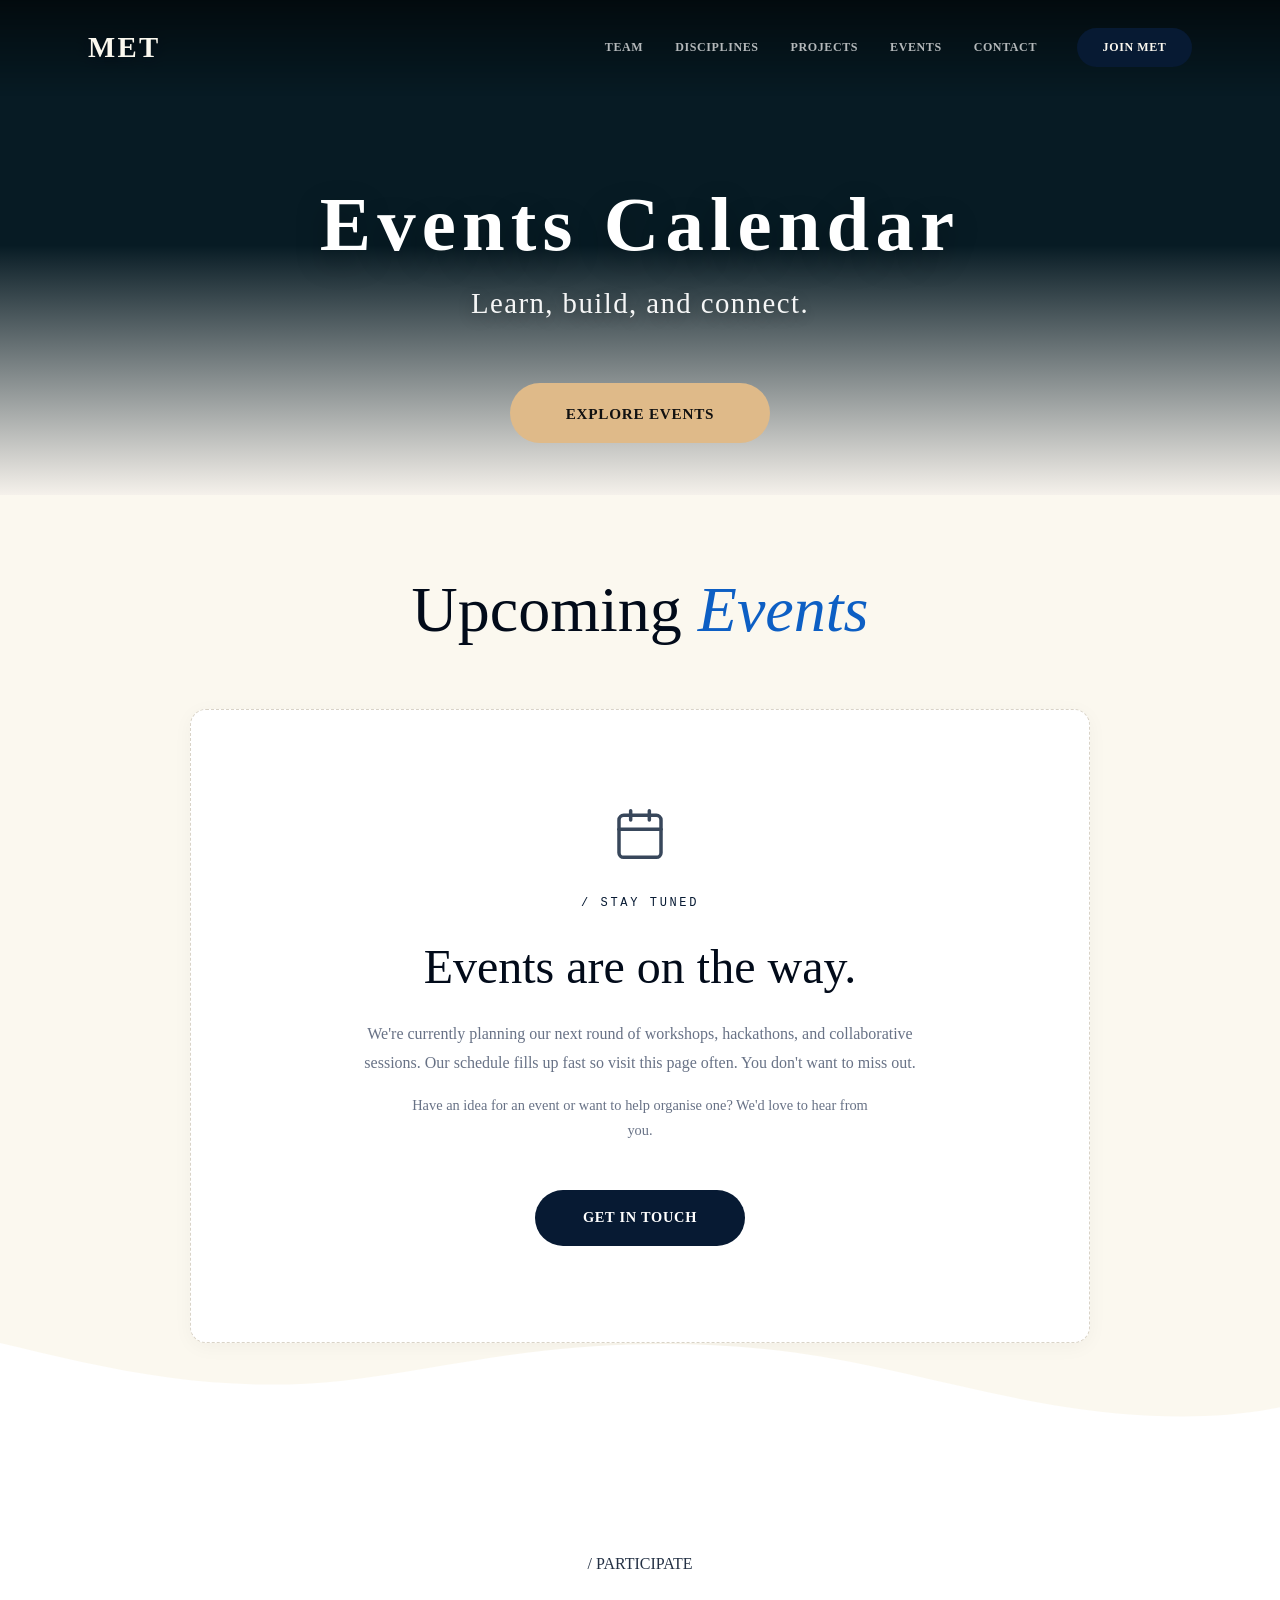
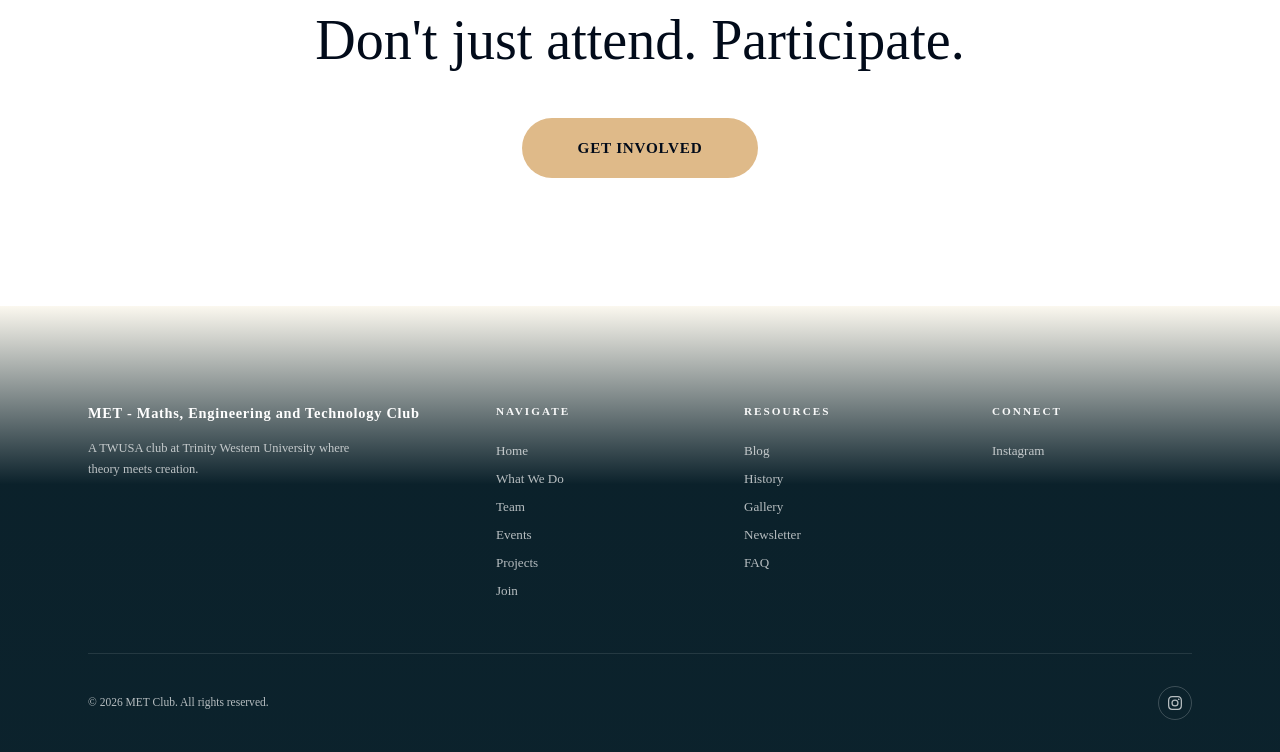
==== events.html @ 91a3a6f7 "Remove hash anchors from navigation URLs" ====
﻿<!DOCTYPE html>
<html lang="en">
<head>
  <meta charset="UTF-8">
  <meta name="viewport" content="width=device-width, initial-scale=1.0">
  <title>Events - MET Club</title>
  <meta name="description" content="Discover upcoming events, workshops, and hackathons at MET Club.">
  <meta http-equiv="Content-Security-Policy" content="default-src 'self'; img-src 'self' data: https://images.unsplash.com; media-src 'self' https://assets.mixkit.co; style-src 'self' 'unsafe-inline' https://fonts.googleapis.com; font-src 'self' https://fonts.gstatic.com; script-src 'self'; frame-src 'self' https://player.vimeo.com;">
  <meta name="theme-color" content="#f5f1eb">
  <link rel="icon" type="image/svg+xml" href="data:image/svg+xml,%3Csvg xmlns='http://www.w3.org/2000/svg' viewBox='0 0 100 100'%3E%3Ctext y='.9em' font-size='90'%3E◈%3C/text%3E%3C/svg%3E">
  <link rel="stylesheet" href="css/style.css">
  <script src="js/config.js?v=15"></script>
</head>
<body>

  <!-- NAVBAR SECTION -->
  <!-- Navbar injected by script.js from components/navbar.html -->
  <div id="site-navbar"></div>

  <!-- SHOWCASE HERO SECTION (Matches style) -->
  <section class="hero-ocean" id="hero" style="min-height: 55vh; padding-top: 15vh;">
    <div class="hero-ocean-bg">
      <video autoplay loop muted playsinline class="hero-video-bg">
        <source src="assets/videos/oceanwave.mp4" type="video/mp4">
      </video>
      <div class="hero-ocean-overlay"></div>
    </div>
    
    <div class="container hero-ocean-content">
      <div class="hero-ocean-center reveal">
        <h1 class="hero-ocean-title" style="font-size: clamp(3rem, 6vw, 5rem);">Events Calendar</h1>
        <p class="hero-ocean-subtitle">Learn, build, and connect.</p>
        <a href="#dynamic-events-page" class="hero-ocean-btn">Explore Events</a>
      </div>
    </div>
    
    <!-- Wave Transition to next section -->
    <div class="hero-wave" style="position: absolute; bottom: 0; left: 0; width: 100%; overflow: hidden; line-height: 0;">
      <svg data-name="Layer 1" xmlns="http://www.w3.org/2000/svg" viewBox="0 0 1200 120" preserveAspectRatio="none" style="position: relative; display: block; width: calc(100% + 1.3px); height: 80px;">
          <path d="M321.39,56.44c58-10.79,114.16-30.13,172-41.86,82.39-16.72,168.19-17.73,250.45-.39C823.78,31,906.67,72,985.66,92.83c70.05,18.48,146.53,26.09,214.34,3V120H0V0C50.62,19.34,103.74,40.17,157.81,51.81,211.89,63.44,266.37,66.15,321.39,56.44Z" fill="#f5f1eb"></path>
      </svg>
    </div>
  </section>

  <!-- EVENTS DETAILED LIST -->
  <section class="about" style="padding-top: 5rem; padding-bottom: 5rem;" id="events-list">
    <div class="container">
      <h2 class="about-title" style="text-align: center; margin-bottom: 4rem;">Upcoming <em>Events</em></h2>
      
      <div id="dynamic-events-page" style="max-width: 900px; margin: 0 auto; display: flex; flex-direction: column; gap: 3rem;">
        <!-- Injected via script.js -->
      </div>
    </div>
    
    <!-- Wave Transition to next section -->
    <div class="about-wave" style="position: absolute; bottom: 0; left: 0; width: 100%; overflow: hidden; line-height: 0;">
      <svg data-name="Layer 1" xmlns="http://www.w3.org/2000/svg" viewBox="0 0 1200 120" preserveAspectRatio="none" style="position: relative; display: block; width: calc(100% + 1.3px); height: 80px;">
          <path d="M321.39,56.44c58-10.79,114.16-30.13,172-41.86,82.39-16.72,168.19-17.73,250.45-.39C823.78,31,906.67,72,985.66,92.83c70.05,18.48,146.53,26.09,214.34,3V120H0V0C50.62,19.34,103.74,40.17,157.81,51.81,211.89,63.44,266.37,66.15,321.39,56.44Z" fill="#ffffff"></path>
      </svg>
    </div>
  </section>

  <!-- CTA SECTION -->
  <section class="connect" style="background: var(--white); padding: 8rem 0;">
    <div class="container" style="text-align: center;">
      <p class="section-label reveal">/ PARTICIPATE</p>
      <h2 class="events-heading reveal" style="font-size: 3.5rem; margin-top: 1rem; margin-bottom: 2rem;">Don't just attend. Participate.</h2>
      <a href="index.html" data-scroll-target="contact" class="hero-ocean-btn reveal" style="border-color: var(--black); color: var(--black);">Get involved</a>
    </div>
  </section>

  <!-- FOOTER -->
  <!-- Footer injected by script.js from components/footer.html -->
  <div id="site-footer"></div>

  <script src="js/script.js?v=14"></script>
</body>
</html>
---- css/style.css ----
/* ============================================================
   MET CLUB — Final Design System
   Paper · Blueprint Navy · Editorial Serif · Lots of Air
   ============================================================ */

@import url('https://fonts.googleapis.com/css2?family=Libre+Baskerville:wght@400;700&family=Playfair+Display:wght@600;700;800;900&family=JetBrains+Mono:wght@400;500&display=swap');

/* ── Tokens ────────────────────────────────────────────────── */
/* 
   These CSS variables (custom properties) control the global design system.
   If you want to change a primary color, font, or spacing across the ENTIRE website,
   you only need to change it here! 
*/
:root {
  /* COLORS */
  --cream: #fbf8ef;         /* Main light background color */
  --cream-dark: #efe8d8;    /* Slightly darker cream for subtle contrasts */
  --white: #ffffff;         /* Pure white for cards and form fields */
  --green: #071a33;         /* Blueprint navy for main headers and dark sections */
  --green-light: #143e7a;   /* Hover state for buttons */
  --green-tag: #0f57b7;     /* Bright blue for text tags */
  --green-tag-bg: #dbe9fb;  /* Light blue background for text tags */
  --black: #020b1a;         /* Deep ink for strongest contrast */
  --text: #233044;          /* Main paragraph text color */
  --text-muted: #687286;    /* Used for subtitles and meta text */
  --text-light: #aaaaaa;    /* Used for placeholder text or footer text */
  --border: #d9d3c7;        /* Color used for all section dividers and input borders */
  --gold: #0d5fc4;          /* Accent color used for highlighting special elements */

  /* TYPOGRAPHY */
  /* If you want to swap out the fonts, update the Google Fonts import above and change these */
  --font-serif: 'Playfair Display', Georgia, 'Times New Roman', serif;
  --font-sans: 'Libre Baskerville', Georgia, 'Times New Roman', serif;
  --font-mono: 'JetBrains Mono', 'Courier New', monospace;

  /* ANIMATION TIMINGS */
  --ease: cubic-bezier(0.4, 0, 0.2, 1); /* Smooth acceleration/deceleration */
  --t-fast: 200ms var(--ease);
  --t-base: 400ms var(--ease);
  --t-slow: 700ms var(--ease);

  /* BORDER RADII (Corners) */
  --r-sm: 8px;      /* Small rounding for form inputs */
  --r-md: 14px;     /* Medium rounding for cards */
  --r-lg: 20px;     /* Large rounding for major layout blocks */
  --r-pill: 100px;  /* Pill shape for buttons and tags */
}

/* ── Reset ─────────────────────────────────────────────────── */
*, *::before, *::after { margin: 0; padding: 0; box-sizing: border-box; }

/* Accessibility: Keyboard Focus Rings */
:focus-visible {
  outline: 3px solid var(--gold);
  outline-offset: 4px;
  border-radius: 2px;
}
input:focus-visible, textarea:focus-visible, select:focus-visible {
  outline-color: var(--green);
}

html {
  scroll-behavior: smooth;
  scrollbar-width: thin;
  scrollbar-color: var(--green) var(--cream);
  overflow-x: hidden;
}
html::-webkit-scrollbar { width: 6px; }
html::-webkit-scrollbar-track { background: var(--cream); }
html::-webkit-scrollbar-thumb { background: var(--green); border-radius: 99px; }

body {
  font-family: var(--font-sans);
  background: var(--cream);
  color: var(--text);
  line-height: 1.65;
  overflow-x: hidden;
  -webkit-font-smoothing: antialiased;
}

a { text-decoration: none; color: inherit; }
img { max-width: 100%; display: block; }
ul, ol { list-style: none; }
button, input, textarea, select { font-family: inherit; outline: none; border: none; }

.container {
  max-width: 1200px;
  margin: 0 auto;
  padding: 0 clamp(1.25rem, 4vw, 3rem);
}

/* ============================================================
   NAVBAR
   ============================================================ */
.nav {
  position: fixed;
  top: 0; left: 0; width: 100%;
  z-index: 100;
  padding: 1.5rem 0;
  background: linear-gradient(to bottom, rgba(0,0,0,0.6), transparent);
  transition: background 0.3s var(--ease), padding 0.3s var(--ease);
}

.nav.scrolled {
  background: rgba(17, 17, 17, 0.95);
  backdrop-filter: blur(16px);
  -webkit-backdrop-filter: blur(16px);
  border-bottom: 1px solid rgba(255,255,255,0.05);
  padding: 1rem 0;
}

.nav .container {
  display: flex;
  align-items: center;
  justify-content: space-between;
}

.nav-brand {
  font-family: var(--font-serif);
  font-size: 1.8rem;
  font-weight: 900;
  color: var(--cream);
  letter-spacing: 0.08em;
  text-shadow: 0 2px 14px rgba(2, 11, 26, 0.75);
}

.nav.scrolled .nav-brand {
  color: var(--gold);
  text-shadow: none;
}

.nav-right {
  display: flex;
  align-items: center;
  gap: 2.5rem;
}

.nav-links {
  display: flex;
  align-items: center;
  gap: 2rem;
}

.nav-link {
  font-size: 0.75rem;
  font-weight: 600;
  letter-spacing: 0.05em;
  text-transform: uppercase;
  color: rgba(255, 255, 255, 0.7);
  transition: color var(--t-fast);
}

.nav-link:hover { color: var(--white); }

.nav-join {
  font-size: 0.75rem;
  font-weight: 600;
  letter-spacing: 0.05em;
  color: var(--cream);
  background: var(--green);
  padding: 0.6rem 1.6rem;
  border-radius: var(--r-pill);
  transition: background var(--t-fast), transform var(--t-fast);
  cursor: pointer;
}

.nav-join:hover {
  background: #1a3c30;
  transform: translateY(-1px);
}

.nav-join-mobile { display: none; }

/* Mobile */
.nav-hamburger {
  display: none;
  flex-direction: column;
  gap: 5px;
  cursor: pointer;
  padding: 0.5rem;
}
.nav-hamburger span {
  width: 22px; height: 2px;
  background: var(--white);
  transition: var(--t-base);
}
.nav-hamburger.active span:nth-child(1) { transform: rotate(45deg) translate(5px, 5px); }
.nav-hamburger.active span:nth-child(2) { opacity: 0; }
.nav-hamburger.active span:nth-child(3) { transform: rotate(-45deg) translate(5px, -5px); }

/* ============================================================
   HERO — Ocean Style
   ============================================================ */
.hero-ocean {
  position: relative;
  min-height: 100vh;
  display: flex;
  flex-direction: column;
  justify-content: center;
  align-items: center;
  padding-top: 5rem;
  overflow: hidden;
  color: var(--white);
  text-align: center;
}

.hero-ocean::after {
  content: '';
  position: absolute;
  bottom: 0;
  left: 0;
  width: 100%;
  height: 250px;
  background: linear-gradient(to bottom, rgba(245, 241, 235, 0) 0%, rgba(245, 241, 235, 1) 100%);
  z-index: 1;
  pointer-events: none;
}

.hero-ocean-bg {
  position: absolute;
  inset: 0;
  z-index: 1;
  background-color: #05161e;
}

.hero-ocean-bg img,
.hero-video-bg {
  position: absolute;
  top: 0; left: 0;
  width: 100%;
  height: 100%;
  object-fit: cover;
  transition: opacity 1.5s ease-in-out;
  transform: rotate(180deg);
}

.hero-ocean-overlay {
  position: absolute;
  inset: 0;
  background: rgba(12, 35, 45, 0.4);
}

.hero-ocean-content {
  position: relative;
  z-index: 2;
  width: 100%;
  display: flex;
  flex-direction: column;
  height: 100%;
  flex-grow: 1;
}

.hero-ocean-center {
  margin: auto;
  display: flex;
  flex-direction: column;
  align-items: center;
}

.hero-ocean-title {
  font-family: var(--font-serif);
  font-size: clamp(6rem, 15vw, 14rem);
  font-weight: 900;
  letter-spacing: 0.08em;
  color: var(--white);
  line-height: 1;
  text-shadow: 0 10px 30px rgba(0,0,0,0.3);
  margin-bottom: 1rem;
}

.hero-ocean-subtitle {
  font-family: var(--font-sans);
  font-size: clamp(1rem, 2.5vw, 1.8rem);
  font-weight: 500;
  letter-spacing: 0.05em;
  color: rgba(255, 255, 255, 0.95);
  margin-bottom: 3.5rem;
  text-shadow: 0 4px 15px rgba(0,0,0,0.3);
}

.hero-ocean-btn {
  display: inline-flex;
  align-items: center;
  justify-content: center;
  padding: 1.1rem 3.5rem;
  background: #dfba89; /* Sandy gold */
  color: #111;
  font-weight: 700;
  font-size: 0.95rem;
  letter-spacing: 0.05em;
  text-transform: uppercase;
  border-radius: var(--r-pill);
  transition: transform var(--t-fast), background var(--t-fast);
  text-decoration: none;
}

.hero-ocean-btn:hover {
  background: #f1cf9f;
  transform: translateY(-2px);
}



/* ============================================================
   ABOUT
   ============================================================ */
.about {
  position: relative;
  padding: 8rem 0 11rem 0;
  background: var(--cream);
}

.about-grid {
  display: grid;
  grid-template-columns: 1fr 1.1fr;
  gap: 6rem;
  align-items: center;
}

.about-title {
  font-family: var(--font-serif);
  font-size: clamp(2.5rem, 5vw, 4rem);
  font-weight: 400;
  color: var(--black);
  line-height: 1.1;
  margin-bottom: 2rem;
}

.about-title em {
  font-style: italic;
  color: var(--gold);
}

.about-text {
  font-size: 1rem;
  color: var(--text-muted);
  line-height: 1.8;
  margin-bottom: 1.5rem;
}

.about-link {
  display: inline-flex;
  align-items: center;
  gap: 1rem;
  margin-top: 2rem;
  font-size: 0.8rem;
  font-weight: 700;
  letter-spacing: 0.1em;
  color: var(--black);
  text-transform: uppercase;
  transition: color var(--t-fast);
}

.about-link-icon {
  display: flex;
  align-items: center;
  justify-content: center;
  width: 44px;
  height: 44px;
  border-radius: 50%;
  border: 1px solid var(--border);
  font-weight: 400;
  font-size: 1.2rem;
  transition: background var(--t-fast), transform var(--t-fast);
}

.about-link:hover .about-link-icon {
  background: var(--white);
  transform: translateX(4px);
}

.about-image {
  border-radius: var(--r-lg);
  overflow: hidden;
  box-shadow: 0 20px 40px rgba(0,0,0,0.06);
}

.about-image img {
  width: 100%;
  height: auto;
  display: block;
}

/* ============================================================
   DISCIPLINES — Dark section, 3 image cards with hover
   ============================================================ */
.disciplines {
  position: relative;
  background: var(--white);
  padding: 7rem 0 10rem 0;
  color: var(--text);
}

.disciplines-header {
  text-align: center;
  max-width: 700px;
  margin: 0 auto 4rem;
}

.disciplines-label {
  font-family: var(--font-mono);
  font-size: 0.68rem;
  font-weight: 500;
  letter-spacing: 0.22em;
  text-transform: uppercase;
  color: var(--green);
  margin-bottom: 1.5rem;
}

.disciplines-title {
  font-family: var(--font-serif);
  font-size: clamp(2.2rem, 5vw, 4rem);
  font-weight: 400;
  color: var(--black);
  line-height: 1.1;
  margin-bottom: 1rem;
}

.disciplines-subtitle {
  font-size: 0.95rem;
  color: var(--text-muted);
  line-height: 1.6;
}

/* Grid */
.disciplines-grid {
  display: grid;
  grid-template-columns: repeat(3, 1fr);
  gap: 1.5rem;
}

.discipline-card {
  position: relative;
  border-radius: var(--r-lg);
  overflow: hidden;
  aspect-ratio: 3/4;
  cursor: pointer;
}

.discipline-card img {
  width: 100%; height: 100%;
  object-fit: cover;
  transition: transform var(--t-slow);
}

.discipline-card:hover img {
  transform: scale(1.06);
}

.discipline-overlay {
  position: absolute;
  inset: 0;
  background: linear-gradient(to top, rgba(0,0,0,0.9) 0%, rgba(0,0,0,0.2) 55%);
  display: flex;
  flex-direction: column;
  justify-content: flex-end;
  padding: 2rem;
  transition: background var(--t-base);
}

.discipline-card:hover .discipline-overlay {
  background: linear-gradient(to top, rgba(0,0,0,0.95) 0%, rgba(0,0,0,0.3) 60%);
}

.discipline-number {
  font-family: var(--font-serif);
  font-size: 0.9rem;
  color: #62c58a; /* Brightened green for dark backgrounds */
  margin-bottom: 0.5rem;
}

.discipline-name {
  font-family: var(--font-serif);
  font-size: 1.8rem;
  font-weight: 400;
  color: #fff;
  margin-bottom: 0.5rem;
  line-height: 1.2;
}

.discipline-desc {
  font-size: 0.85rem;
  color: rgba(255,255,255,0.7);
  line-height: 1.6;
  max-height: 0;
  overflow: hidden;
  transition: max-height var(--t-slow), opacity var(--t-base);
  opacity: 0;
}

.discipline-card:hover .discipline-desc {
  max-height: 200px;
  opacity: 1;
}

.discipline-tags {
  display: flex;
  flex-wrap: wrap;
  gap: 0.5rem;
  margin-top: 1rem;
  max-height: 0;
  overflow: hidden;
  transition: max-height var(--t-slow), opacity var(--t-base);
  opacity: 0;
}

.discipline-card:hover .discipline-tags {
  max-height: 100px;
  opacity: 1;
}

.discipline-tag {
  font-family: var(--font-mono);
  font-size: 0.6rem;
  font-weight: 500;
  letter-spacing: 0.05em;
  text-transform: uppercase;
  padding: 0.2rem 0.6rem;
  border-radius: var(--r-pill);
  border: 1px solid rgba(98, 197, 138, 0.4);
  color: #62c58a; /* Brightened green for dark backgrounds */
}

.stat-strip-dot {
  width: 4px;
  height: 4px;
  border-radius: 50%;
  background: var(--border);
  flex-shrink: 0;
}

/* ============================================================
   TEAM — Clean grid with photos
   ============================================================ */
.team {
  position: relative;
  padding: 7rem 0 10rem 0;
}

.team-grid {
  display: grid;
  grid-template-columns: repeat(4, 1fr);
  gap: 1.5rem;
  margin-top: 2.5rem;
}

.team-member {
  cursor: default;
}

.team-photo-wrap {
  position: relative;
  border-radius: var(--r-lg);
  overflow: hidden;
  aspect-ratio: 3/4;
  margin-bottom: 1rem;
  background: var(--cream);
}

.team-photo-wrap img {
  width: 100%; height: 100%;
  object-fit: cover;
  filter: grayscale(15%);
  transition: transform var(--t-slow), filter var(--t-base);
}

.team-member:hover .team-photo-wrap img {
  transform: scale(1.04);
  filter: grayscale(0%);
}

.team-overlay {
  position: absolute;
  inset: 0;
  background: linear-gradient(to top, rgba(0,0,0,0.4) 0%, transparent 50%);
  opacity: 0;
  transition: opacity var(--t-base);
}

.team-member:hover .team-overlay { opacity: 1; }

.team-socials {
  position: absolute;
  bottom: 0.75rem; left: 0.75rem;
  display: flex;
  flex-wrap: wrap;
  gap: 0.35rem;
  opacity: 0;
  transform: translateY(8px);
  transition: opacity var(--t-base), transform var(--t-base);
}

.team-member:hover .team-socials {
  opacity: 1;
  transform: translateY(0);
}

.team-social {
  width: 30px; height: 30px;
  border-radius: 50%;
  background: rgba(255,255,255,0.2);
  backdrop-filter: blur(8px);
  display: flex;
  align-items: center;
  justify-content: center;
  color: #fff;
  transition: background var(--t-fast);
}

.team-social:hover {
  background: var(--green);
}

.team-name {
  font-family: var(--font-serif);
  font-size: 1.05rem;
  color: var(--black);
  margin-bottom: 0.15rem;
}

.team-role {
  font-family: var(--font-mono);
  font-size: 0.65rem;
  letter-spacing: 0.1em;
  text-transform: uppercase;
  color: var(--text-muted);
}

/* ============================================================
   EVENTS — Timetable style
   ============================================================ */
.events {
  position: relative;
  background: var(--white);
  padding: 7rem 0 8rem 0;
}

.events-heading {
  font-family: var(--font-serif);
  font-size: clamp(2.5rem, 5vw, 4.5rem);
  font-weight: 400;
  color: var(--black);
  text-align: center;
  margin-bottom: 3.5rem;
}

.timetable {
  max-width: 900px;
  margin: 0 auto;
}

.timetable-row {
  display: grid;
  grid-template-columns: 140px 1fr auto auto;
  gap: 2rem;
  align-items: center;
  padding: 1.5rem 0;
  border-top: 1px solid var(--border);
  transition: background var(--t-fast);
  cursor: default;
}

.timetable-row:last-child {
  border-bottom: 1px solid var(--border);
}

.timetable-row:hover {
  background: rgba(0,0,0,0.015);
}

.timetable-date {
  font-family: var(--font-mono);
  font-size: 0.78rem;
  color: var(--text-muted);
  letter-spacing: 0.02em;
}

.timetable-title {
  font-size: 0.95rem;
  font-weight: 600;
  color: var(--black);
}

.timetable-meta {
  font-size: 0.78rem;
  color: var(--text-muted);
  text-align: right;
  white-space: nowrap;
}

/* ============================================================
   CTA BAND — Dark forest green
   ============================================================ */
.cta-band {
  position: relative;
  background: var(--green);
  padding: 5rem 0 8rem 0;
  text-align: center;
}

.cta-band-quote {
  font-family: var(--font-serif);
  font-style: italic;
  font-size: clamp(1.5rem, 3.5vw, 2.5rem);
  color: var(--white);
  margin-bottom: 2rem;
  line-height: 1.35;
}

.cta-band-btn {
  display: inline-block;
  font-size: 0.88rem;
  font-weight: 600;
  color: var(--black);
  background: var(--cream);
  padding: 0.85rem 2.5rem;
  border-radius: var(--r-pill);
  cursor: pointer;
  transition: background var(--t-fast), transform var(--t-fast), box-shadow var(--t-fast);
}

.cta-band-btn:hover {
  background: var(--white);
  transform: translateY(-2px);
  box-shadow: 0 8px 30px rgba(0,0,0,0.15);
}

/* ============================================================
   CONNECT — Unified form for all inquiries
   ============================================================ */
.connect {
  position: relative;
  background: var(--white);
  padding: 7rem 0 10rem 0;
}

.connect-grid {
  display: grid;
  grid-template-columns: 1fr 1.1fr;
  gap: 5rem;
  align-items: start;
}

.connect-heading {
  font-family: var(--font-serif);
  font-size: clamp(2rem, 4vw, 3rem);
  font-weight: 400;
  color: var(--black);
  line-height: 1.15;
  margin-bottom: 1.25rem;
}

.connect-text {
  font-size: 0.95rem;
  color: var(--text-muted);
  line-height: 1.75;
  margin-bottom: 2.5rem;
}

.connect-list {
  display: flex;
  flex-direction: column;
  gap: 0;
}

.connect-item {
  display: flex;
  gap: 1rem;
  align-items: center;
  padding: 1.1rem 0;
  border-top: 1px solid var(--border);
}

.connect-item:last-child { border-bottom: 1px solid var(--border); }

.connect-icon {
  flex-shrink: 0;
  font-size: 1.1rem;
  width: 24px;
  text-align: center;
}

.connect-item-label {
  font-size: 0.82rem;
  font-weight: 600;
  color: var(--black);
  min-width: 60px;
}

.connect-item-value {
  font-size: 0.85rem;
  color: var(--text-muted);
}

.connect-item-value a {
  color: var(--green);
  transition: color var(--t-fast);
}

.connect-item-value a:hover { color: var(--green-light); }

/* Form card */
.form-card {
  background: var(--white);
  border: 1px solid var(--border);
  border-radius: var(--r-lg);
  padding: clamp(1.5rem, 3vw, 2.5rem);
}

.form-group { margin-bottom: 1.1rem; }

.form-label {
  display: block;
  font-size: 0.78rem;
  font-weight: 600;
  color: var(--black);
  margin-bottom: 0.4rem;
}

/* Visually indicate required fields */
.form-group:has(input[required], select[required], textarea[required]) .form-label::after {
  content: " *";
  color: #d32f2f;
  margin-left: 2px;
}

.form-input,
.form-select,
.form-textarea {
  width: 100%;
  padding: 0.7rem 0.9rem;
  background: var(--cream);
  border: 1px solid transparent;
  border-radius: var(--r-sm);
  color: var(--text);
  font-size: 0.88rem;
  transition: border-color var(--t-fast), box-shadow var(--t-fast);
}

/* Visual error state for invalid inputs (after they start typing) */
.form-input:not(:placeholder-shown):invalid,
.form-select:not(:placeholder-shown):invalid,
.form-textarea:not(:placeholder-shown):invalid {
  border-color: #d32f2f;
  background-color: rgba(211, 47, 47, 0.03);
}

.form-input:focus,
.form-select:focus,
.form-textarea:focus {
  border-color: var(--green);
  box-shadow: 0 0 0 3px rgba(27,61,47,0.08);
  background: var(--white);
}

.form-input::placeholder,
.form-textarea::placeholder { color: var(--text-light); }

.form-select {
  appearance: none;
  cursor: pointer;
  background-image: url("data:image/svg+xml,%3Csvg xmlns='http://www.w3.org/2000/svg' width='12' height='12' viewBox='0 0 12 12'%3E%3Cpath d='M6 8L1 3h10z' fill='%23999'/%3E%3C/svg%3E");
  background-repeat: no-repeat;
  background-position: right 12px center;
  padding-right: 2.5rem;
}

.form-select option { background: var(--white); }
.form-textarea { min-height: 110px; resize: vertical; }
.form-row { display: grid; grid-template-columns: 1fr 1fr; gap: 1rem; }

.form-submit {
  width: 100%;
  padding: 0.85rem;
  font-size: 0.88rem;
  font-weight: 600;
  color: var(--white);
  background: var(--green);
  border: none;
  border-radius: var(--r-sm);
  cursor: pointer;
  transition: background var(--t-fast), transform var(--t-fast);
  margin-top: 0.5rem;
}

.form-submit:hover {
  background: var(--green-light);
  transform: translateY(-1px);
}

.form-success { display: none; text-align: center; padding: 3rem 1rem; }
.form-success.show { display: block; animation: fadeUp 0.5s ease forwards; }
.form-success-icon { font-size: 2.5rem; margin-bottom: 1rem; }
.form-success h3 { font-family: var(--font-serif); font-size: 1.35rem; color: var(--black); margin-bottom: 0.5rem; }
.form-success p { font-size: 0.88rem; color: var(--text-muted); }

/* ============================================================
   FOOTER
   ============================================================ */
.footer {
  position: relative;
  background: var(--cream);
  padding: 6rem 0 2rem;
  color: rgba(255, 255, 255, 0.7);
  overflow: hidden;
}

.footer-ocean-bg {
  position: absolute;
  inset: 0;
  z-index: 1;
  background-color: #05161e;
}

.footer-video-bg {
  position: absolute;
  top: 0; left: 0;
  width: 100%;
  height: 100%;
  object-fit: cover;
  transition: opacity 1.5s ease-in-out;
  transform: rotate(180deg);
}

.footer-ocean-overlay {
  position: absolute;
  inset: 0;
  background: linear-gradient(to bottom, var(--cream) 0%, rgba(12, 35, 45, 0.85) 40%, rgba(12, 35, 45, 0.95) 100%);
}

.footer-content {
  position: relative;
  z-index: 2;
}

.footer-top {
  display: grid;
  grid-template-columns: 1.8fr 1fr 1fr 1fr;
  gap: 3rem;
  padding-bottom: 3rem;
  border-bottom: 1px solid rgba(255, 255, 255, 0.1);
}

.footer-brand-name {
  font-family: var(--font-sans);
  font-size: 0.9rem;
  font-weight: 900;
  color: var(--white);
  letter-spacing: 0.05em;
  margin-bottom: 0.75rem;
}

.footer-brand-desc {
  font-size: 0.78rem;
  line-height: 1.7;
  max-width: 280px;
  color: rgba(255, 255, 255, 0.7);
}

.footer-col h4 {
  font-size: 0.7rem;
  font-weight: 800;
  letter-spacing: 0.18em;
  text-transform: uppercase;
  color: rgba(255, 255, 255, 0.95);
  margin-bottom: 1rem;
}

.footer-col a {
  display: block;
  font-size: 0.82rem;
  color: rgba(255, 255, 255, 0.7);
  padding: 0.2rem 0;
  transition: color var(--t-fast);
}

.footer-col a:hover { color: var(--white); }

.footer-bottom {
  display: flex;
  align-items: center;
  justify-content: space-between;
  padding-top: 2rem;
  font-size: 0.72rem;
}

.footer-socials { display: flex; gap: 0.5rem; }

.footer-social {
  width: 34px; height: 34px;
  border-radius: 50%;
  border: 1px solid rgba(255, 255, 255, 0.2);
  display: flex;
  align-items: center;
  justify-content: center;
  color: rgba(255, 255, 255, 0.7);
  transition: all var(--t-fast);
}

.footer-social:hover {
  border-color: var(--white);
  color: var(--white);
  background: rgba(255, 255, 255, 0.1);
}

/* ============================================================
   ANIMATIONS
   ============================================================ */
.reveal {
  opacity: 0; transform: translateY(40px);
  transition: opacity 0.85s var(--ease), transform 0.85s var(--ease);
}
.reveal.visible { opacity: 1; transform: translateY(0); }

.reveal-left {
  opacity: 0; transform: translateX(-40px);
  transition: opacity 0.85s var(--ease), transform 0.85s var(--ease);
}
.reveal-left.visible { opacity: 1; transform: translateX(0); }

.reveal-right {
  opacity: 0; transform: translateX(40px);
  transition: opacity 0.85s var(--ease), transform 0.85s var(--ease);
}
.reveal-right.visible { opacity: 1; transform: translateX(0); }

@keyframes fadeUp {
  from { opacity: 0; transform: translateY(16px); }
  to { opacity: 1; transform: translateY(0); }
}

/* ============================================================
   RESPONSIVE
   ============================================================ */
@media (max-width: 1024px) {
  .disciplines-grid { grid-template-columns: repeat(2, 1fr); }
  .about-grid { gap: 3rem; }
  .connect-grid { grid-template-columns: 1fr; gap: 3rem; }
  .footer-top { grid-template-columns: 1fr 1fr; }
}

@media (max-width: 768px) {
  .nav-links {
    position: fixed;
    top: 0; right: -100%;
    width: 85%; max-width: 400px; height: 100vh;
    background: var(--green); /* Dark ocean green background */
    flex-direction: column;
    justify-content: flex-start;
    align-items: flex-start;
    padding: 7rem 2.5rem 2rem;
    gap: 0;
    transition: right 0.5s cubic-bezier(0.77, 0, 0.175, 1);
    box-shadow: -10px 0 30px rgba(0,0,0,0.4);
  }
  .nav-links.open { right: 0; }
  
  .nav-links .nav-link {
    font-family: var(--font-serif);
    color: var(--cream);
    font-size: 2rem;
    font-weight: 400;
    width: 100%;
    padding: 1.2rem 0;
    border-bottom: 1px solid rgba(245, 241, 235, 0.15);
    text-transform: capitalize;
    letter-spacing: 0;
    transition: all 0.3s ease;
  }

  .nav-links .nav-link:hover {
    color: var(--gold);
    padding-left: 10px;
    border-bottom: 1px solid var(--gold);
  }

  .nav-join-mobile {
    margin-top: 3rem;
    display: inline-block;
    width: 100%;
    text-align: center;
    padding: 1.2rem;
    background: var(--gold);
    color: var(--black);
    text-transform: uppercase;
    font-family: var(--font-sans);
    font-size: 0.9rem;
    font-weight: 700;
    letter-spacing: 0.1em;
    border-radius: var(--r-pill);
    text-decoration: none;
    transition: all 0.3s ease;
  }
  .nav-join-mobile:hover {
    background: var(--cream);
  }
  
  .nav-hamburger { display: flex; z-index: 100; }

  .about-grid { grid-template-columns: 1fr; gap: 3rem; text-align: center; }
  .about-image { margin-top: 1rem; }
  .disciplines-grid { grid-template-columns: 1fr; }

  .team-grid { grid-template-columns: 1fr 1fr; }
  .timetable-row { grid-template-columns: 1fr; gap: 0.3rem; }
  .timetable-meta { text-align: left; }

  .form-row { grid-template-columns: 1fr; }
  .footer-top { grid-template-columns: 1fr; }
  .footer-bottom { flex-direction: column; gap: 1rem; text-align: center; }
}

@media (max-width: 480px) {
  .team-grid { grid-template-columns: 1fr; }
  .nav-right { gap: 1rem; }
}

.view-event-btn {
  background: transparent;
  color: var(--green);
  border: 1px solid var(--green);
  padding: 0.3rem 0.75rem;
  border-radius: 4px;
  cursor: pointer;
  font-size: 0.8rem;
  text-transform: uppercase;
  font-weight: bold;
  letter-spacing: 0.05em;
  transition: all 0.3s ease;
  white-space: nowrap;
  margin-left: 1.5rem;
}
.view-event-btn:hover {
  background: var(--green);
  color: var(--background);
}
@media (max-width: 768px) {
  .view-event-btn { margin-left: 0; margin-top: 0.5rem; width: max-content; }
}

/* ============================================================
   TEAM SLIDER
   ============================================================ */
.team-spotlight-section {
  position: relative;
  width: 100%;
  max-width: 1050px;
  margin: 0 auto;
  padding: 0 4rem; /* Give room for the arrows to hang on the outside */
  z-index: 1;
}



.team-slider-mask {
  overflow: hidden;
  padding-top: 1rem;
  padding-bottom: 2rem;
  margin: -1rem -1rem -2rem -1rem;
  padding-left: 1rem;
  padding-right: 1rem;
}

.team-slider-container {
  position: relative;
  display: flex;
  align-items: stretch;
  border-radius: 20px;
  background: var(--white);
  border: 4px solid var(--green);
  box-shadow: 0 0 40px rgba(27, 61, 47, 0.4);
  /* padding removed to make image flush with edges and fix gap overflow */
  overflow: hidden;
}

.team-slider-track { display: flex; width: 100%; align-items: stretch; }

/* Removed gap to fix flex 100% calculation causing overlap */
.team-slide { display: flex; width: 100%; flex: 0 0 100%; box-sizing: border-box; align-items: stretch; }

.team-slide-sidebar {
  flex: 0 0 380px;
  position: relative;
  background: var(--cream);
  border-right: 4px solid var(--green);
}

.team-slide-sidebar .full-length-img {
  width: 100%;
  height: 100%;
  object-fit: cover;
  display: block;
}



.team-slide-main {
  flex: 1;
  display: flex;
  flex-direction: column;
  padding: 3rem; /* Added padding to main content area */
}

.main-header { margin-bottom: 1.5rem; }
.main-name { font-size: 3rem; font-weight: 900; font-family: var(--font-serif); color: var(--black); line-height: 1.1; margin-bottom: 0.5rem; letter-spacing: 0.04em; }
.main-role { font-size: 1.1rem; font-weight: 700; font-family: var(--font-sans); color: var(--green); letter-spacing: 0.08em; }
.main-bio { font-size: 1.1rem; color: var(--text); line-height: 1.6; margin-bottom: 2rem; }


.tech-dashboard {
  display: flex;
  flex-direction: column;
  gap: 1.5rem;
  margin-top: auto;
}

.action-buttons { display: flex; justify-content: center; gap: 0.8rem; }
.action-btn { 
  display: flex; flex-direction: column; align-items: center; justify-content: center; gap: 0.4rem;
  background: var(--white); border: 1px solid var(--border); border-radius: 8px; 
  padding: 0.6rem; font-size: 0.75rem; font-weight: 600; font-family: var(--font-sans); color: var(--black); cursor: pointer; flex: 1; transition: var(--t-fast);
  text-decoration: none; /* for <a> tags */
  -webkit-appearance: none; appearance: none; /* strip native <button> styles */
}
.action-btn:hover { background: var(--green); color: white; border-color: var(--green); }
.action-btn:hover svg { stroke: white; }
.action-btn:hover svg[fill="currentColor"] { fill: white; stroke: none; }




.slider-btn {
  position: absolute;
  top: 50%;
  transform: translateY(-50%);
  background: var(--white);
  border: 1px solid var(--border);
  border-radius: 50%;
  width: 54px;
  height: 54px;
  font-size: 1.5rem;
  cursor: pointer;
  display: flex;
  align-items: center;
  justify-content: center;
  z-index: 10;
  color: var(--green);
  box-shadow: 0 4px 15px rgba(0,0,0,0.1);
  transition: var(--t-base);
}

.slider-btn:hover {
  background: var(--green);
  color: var(--white);
  transform: translateY(-50%) scale(1.1);
  box-shadow: 0 10px 30px rgba(27, 61, 47, 0.25);
  border-color: var(--green);
}

/* Position buttons outside the container */
.prev-btn { left: 0; }
.next-btn { right: 0; }

@media (max-width: 900px) {
  .team-slide { flex-direction: column; align-items: center; gap: 0; }
  .team-slide-sidebar { flex: 0 0 auto; width: 100%; max-width: none; border-right: none; border-bottom: 4px solid var(--green); }
  .team-slide-sidebar .full-length-img { max-height: 400px; }
  .team-slide-main { padding: 2rem; }
  .tech-dashboard { grid-template-columns: 1fr; }
  .team-spotlight-section { padding: 0 1rem; }
  .team-slider-mask { padding-top: 1rem; margin-top: -1rem; }
  .team-slider-container { padding: 0; }
  .main-name { font-size: 2rem; }
  .slider-btn { width: 44px; height: 44px; font-size: 1.2rem; }
  .prev-btn { left: -0.5rem; }
  .next-btn { right: -0.5rem; }
}

/* Hide iOS Play Button Overlay on Background Videos */
video { pointer-events: none; }
video::-webkit-media-controls { display: none !important; }
video::-webkit-media-controls-start-playback-button { display: none !important; -webkit-appearance: none; }
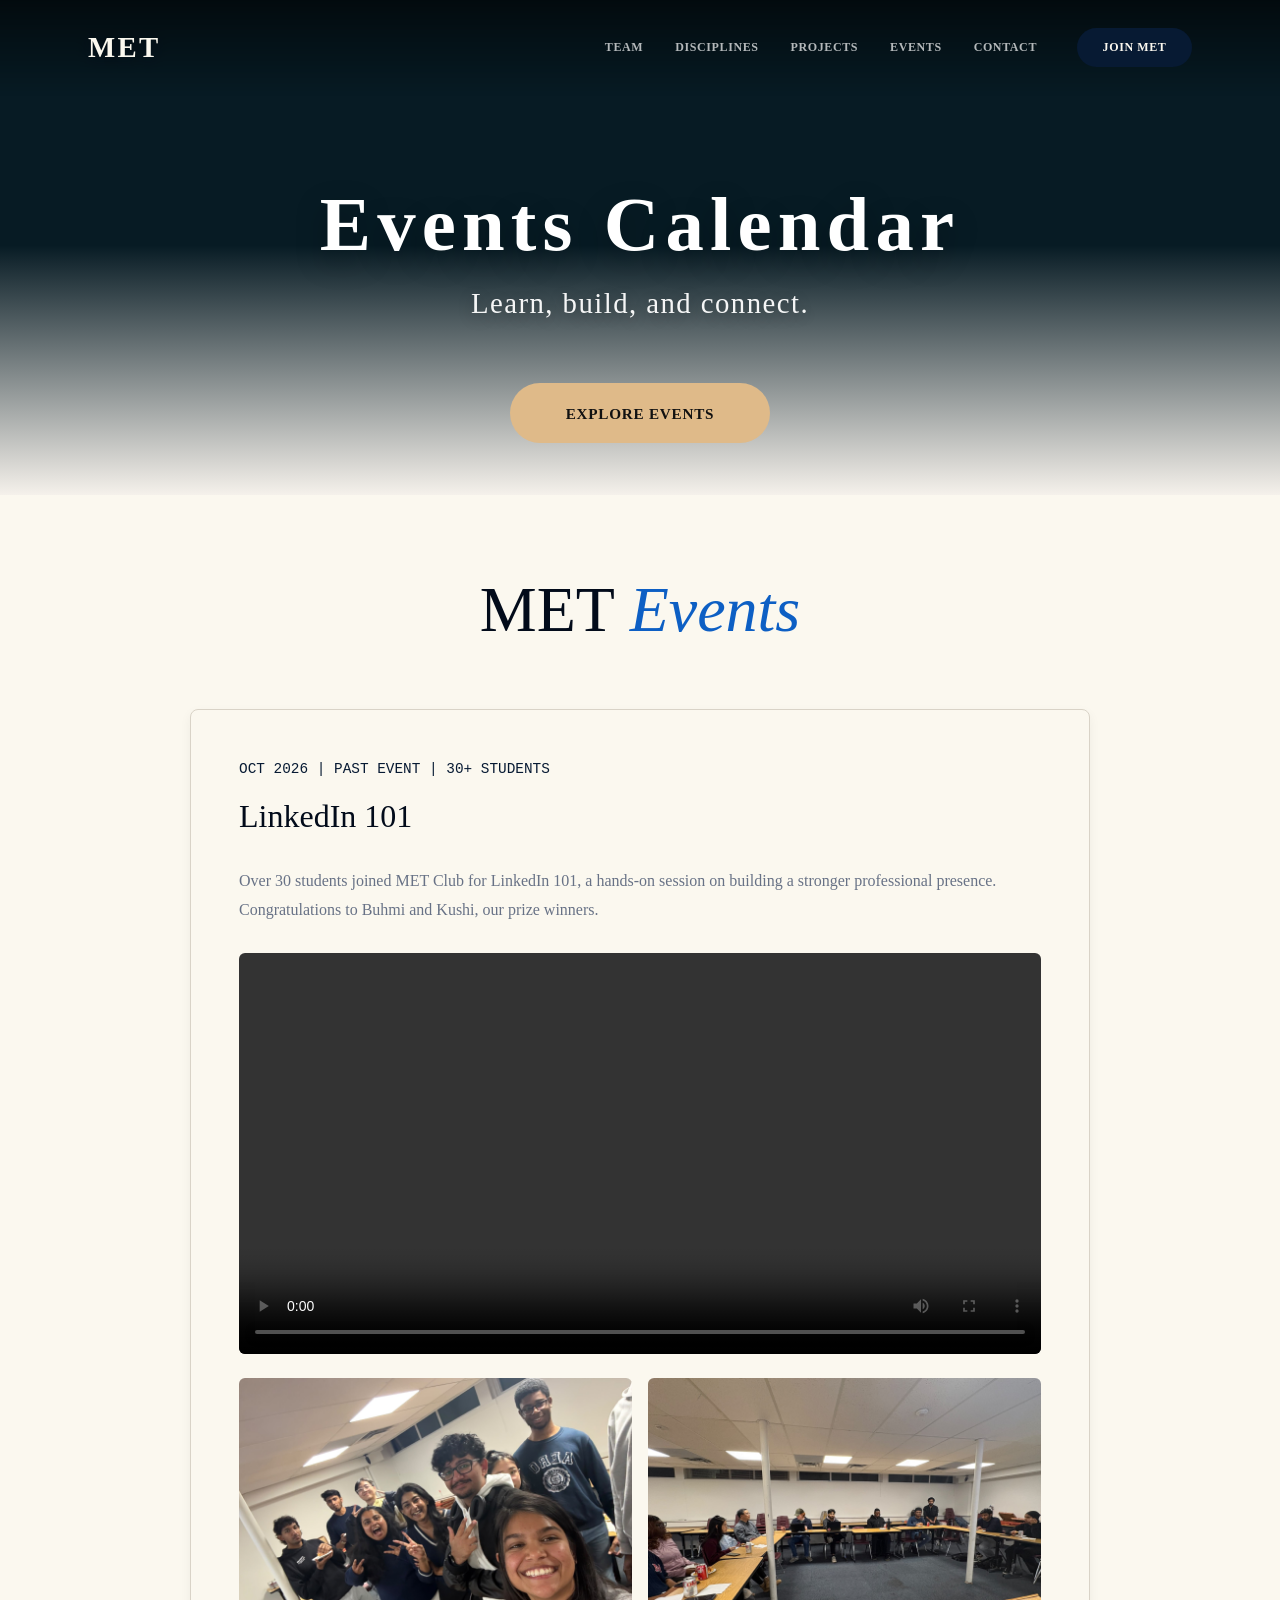
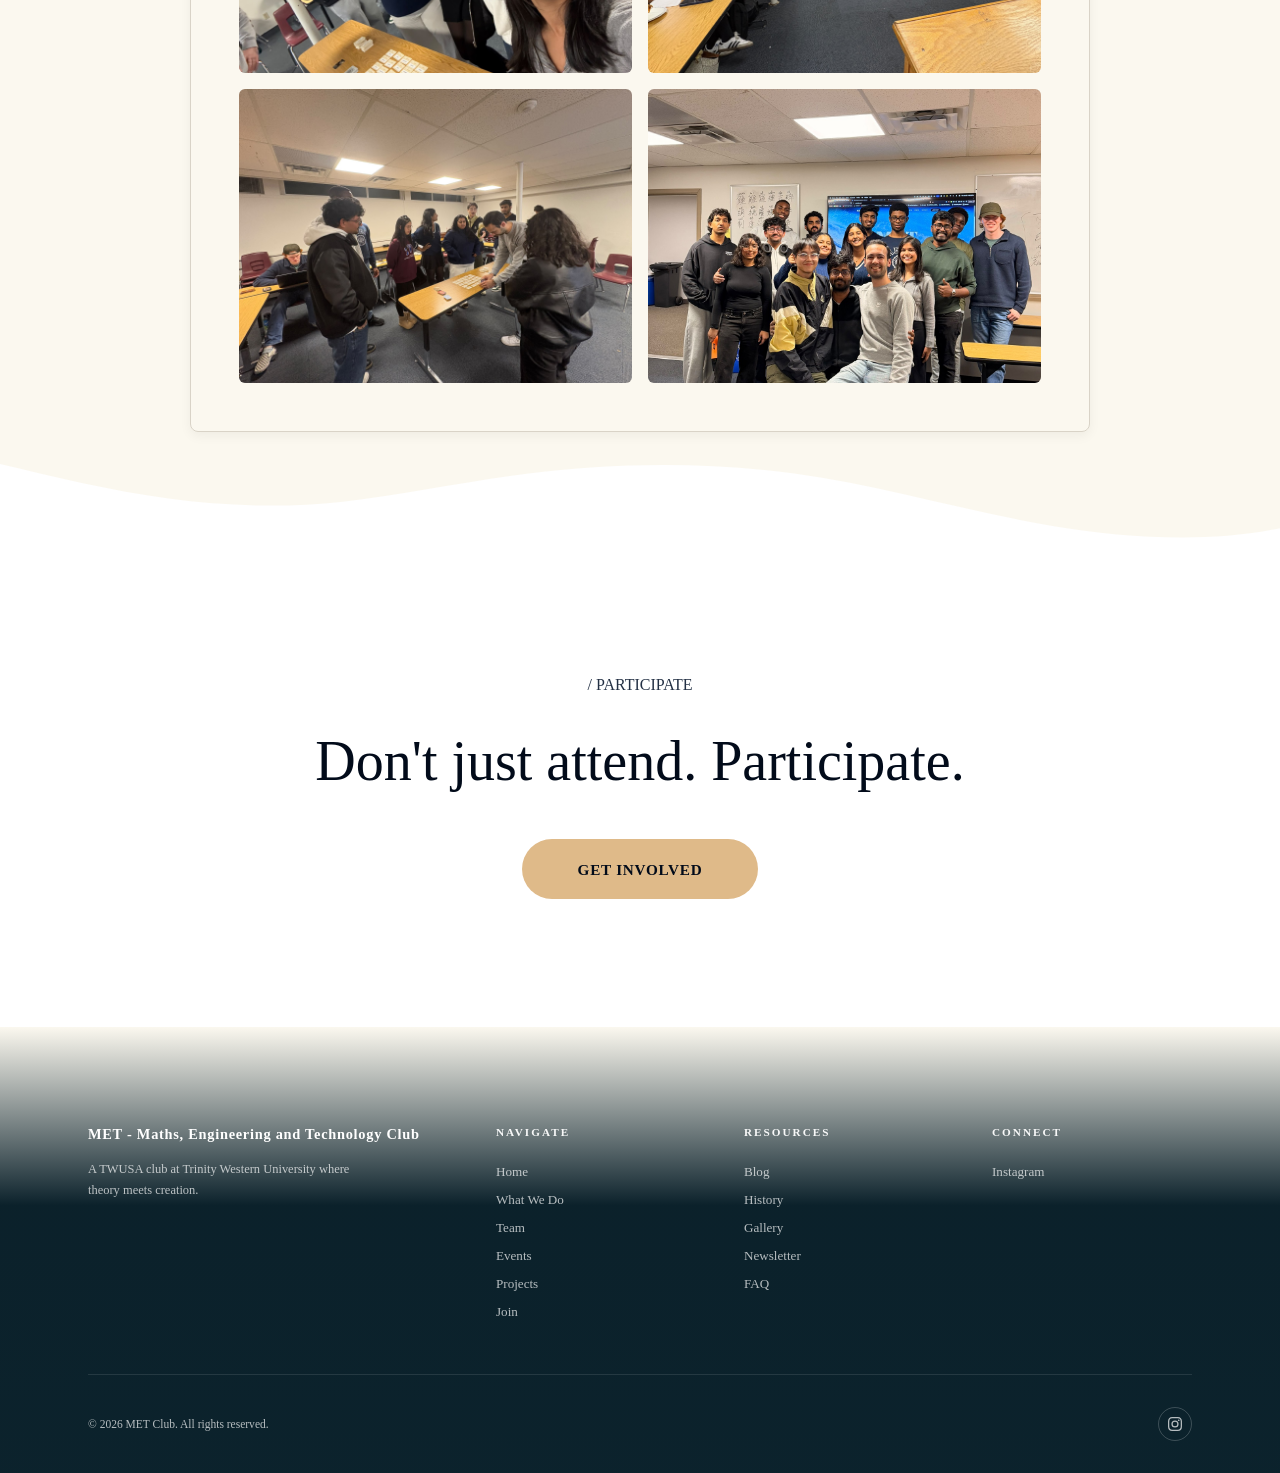
==== commit d1c1bb51: "Add LinkedIn 101 event recap and team updates" ====
--- a/events.html
+++ b/events.html
@@ -9,7 +9,7 @@
   <meta name="theme-color" content="#f5f1eb">
   <link rel="icon" type="image/svg+xml" href="data:image/svg+xml,%3Csvg xmlns='http://www.w3.org/2000/svg' viewBox='0 0 100 100'%3E%3Ctext y='.9em' font-size='90'%3E◈%3C/text%3E%3C/svg%3E">
   <link rel="stylesheet" href="css/style.css">
-  <script src="js/config.js?v=15"></script>
+  <script src="js/config.js?v=20"></script>
 </head>
 <body>
 
@@ -45,7 +45,7 @@
   <!-- EVENTS DETAILED LIST -->
   <section class="about" style="padding-top: 5rem; padding-bottom: 5rem;" id="events-list">
     <div class="container">
-      <h2 class="about-title" style="text-align: center; margin-bottom: 4rem;">Upcoming <em>Events</em></h2>
+      <h2 class="about-title" style="text-align: center; margin-bottom: 4rem;">MET <em>Events</em></h2>
       
       <div id="dynamic-events-page" style="max-width: 900px; margin: 0 auto; display: flex; flex-direction: column; gap: 3rem;">
         <!-- Injected via script.js -->
@@ -73,6 +73,6 @@
   <!-- Footer injected by script.js from components/footer.html -->
   <div id="site-footer"></div>
 
-  <script src="js/script.js?v=14"></script>
+  <script src="js/script.js?v=20"></script>
 </body>
 </html>
--- a/css/style.css
+++ b/css/style.css
@@ -1280,3 +1280,31 @@
 video { pointer-events: none; }
 video::-webkit-media-controls { display: none !important; }
 video::-webkit-media-controls-start-playback-button { display: none !important; -webkit-appearance: none; }
+
+.event-video {
+  width: 100%;
+  margin-top: 1.75rem;
+  border-radius: 6px;
+  pointer-events: auto;
+}
+
+.event-video::-webkit-media-controls { display: flex !important; }
+
+.event-media-grid {
+  display: grid;
+  grid-template-columns: repeat(2, minmax(0, 1fr));
+  gap: 1rem;
+  margin-top: 1rem;
+}
+
+.event-media-grid img {
+  width: 100%;
+  aspect-ratio: 4 / 3;
+  object-fit: cover;
+  border-radius: 6px;
+}
+
+@media (max-width: 600px) {
+  .event-detail-card { padding: 1.5rem !important; }
+  .event-media-grid { grid-template-columns: 1fr; }
+}
